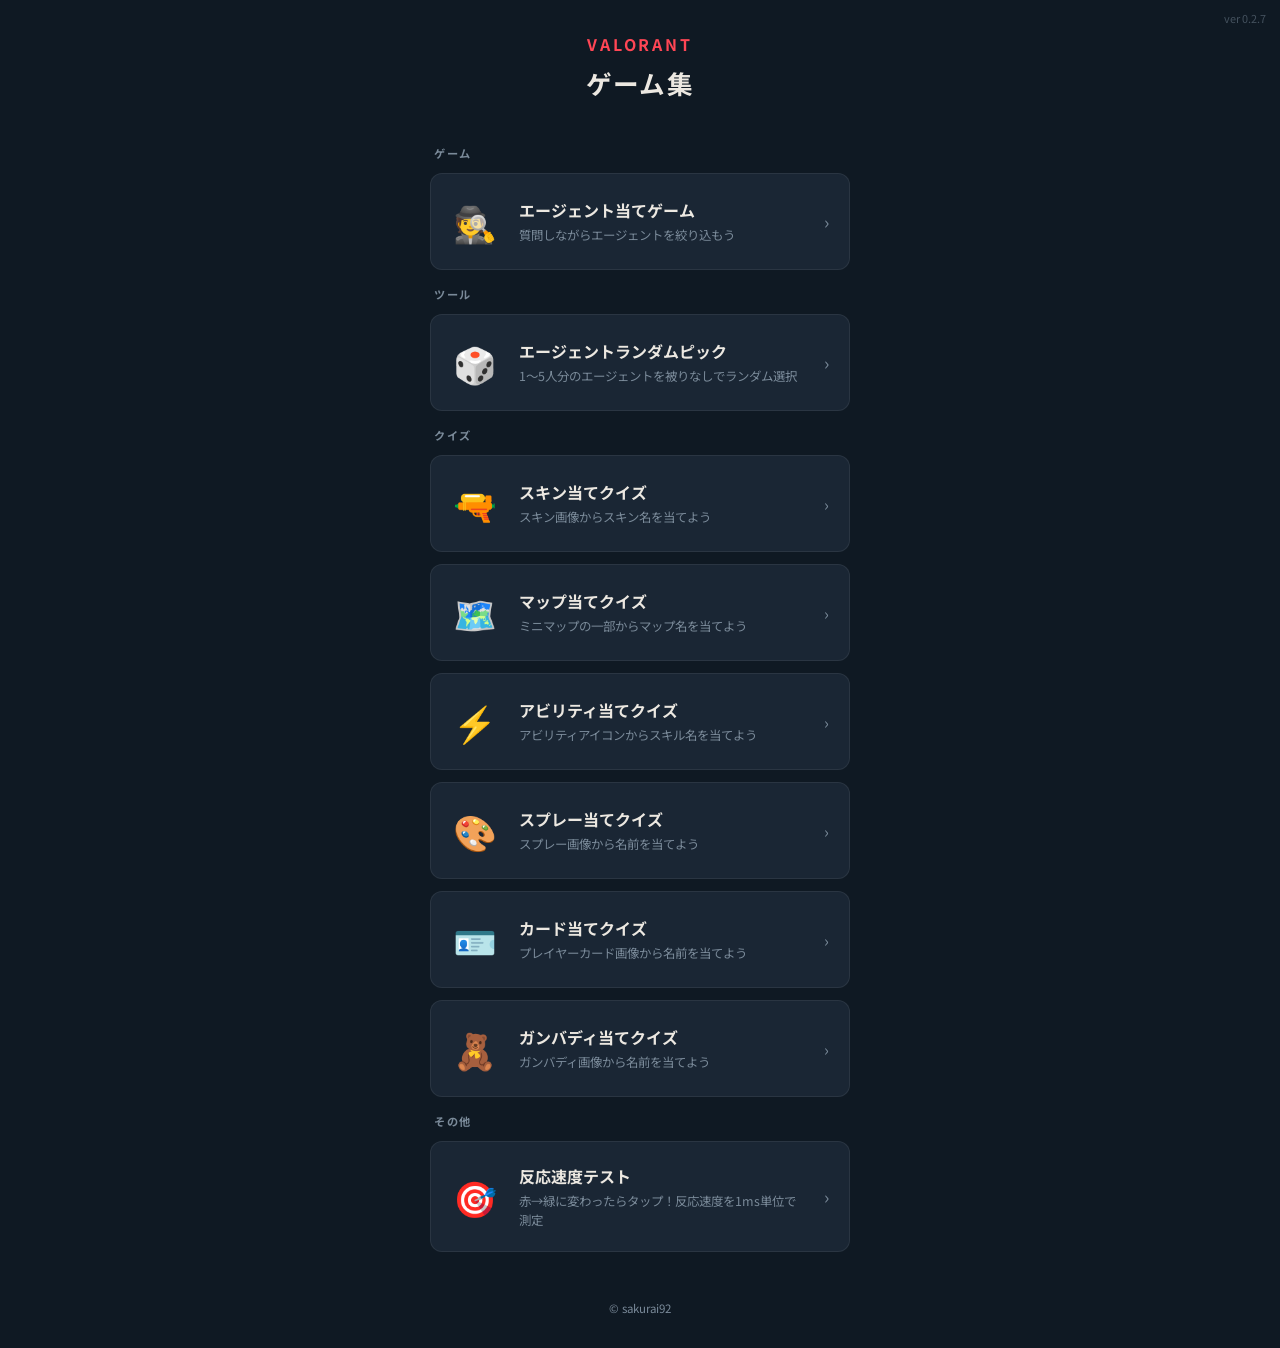
==== index.html @ e1b73e4b "Rename quiz mode labels and add その他 section (ver 0.2.7) - Rename 普通の当てクイズ → スタンダード in all quiz folde" ====
<!DOCTYPE html>
<html lang="ja">
<head>
  <meta charset="UTF-8">
  <meta name="viewport" content="width=device-width, initial-scale=1.0, user-scalable=no">
  <title>VALORANT ゲーム集</title>
  <link rel="preconnect" href="https://fonts.googleapis.com">
  <link href="https://fonts.googleapis.com/css2?family=Noto+Sans+JP:wght@400;600;700&display=swap" rel="stylesheet">
  <style>
    :root {
      --bg:     #0f1923;
      --card:   #1a2634;
      --hover:  #243040;
      --accent: #ff4655;
      --text:   #ece8e1;
      --muted:  #7a8a99;
      --border: #ffffff12;
    }

    *, *::before, *::after { box-sizing: border-box; margin: 0; padding: 0; }

    body {
      min-height: 100dvh;
      background: var(--bg);
      color: var(--text);
      font-family: 'Noto Sans JP', sans-serif;
      -webkit-font-smoothing: antialiased;
      display: flex;
      flex-direction: column;
      align-items: center;
      justify-content: center;
      padding: 32px 16px;
    }

    .logo {
      font-size: 1rem;
      font-weight: 700;
      color: var(--accent);
      letter-spacing: 0.18em;
      margin-bottom: 8px;
    }

    h1 {
      font-size: 1.6rem;
      font-weight: 700;
      letter-spacing: 0.04em;
      margin-bottom: 40px;
      color: var(--text);
    }

    .cards {
      display: flex;
      flex-direction: column;
      gap: 12px;
      width: 100%;
      max-width: 420px;
    }

    /* ── 通常カード ── */
    .card {
      display: flex;
      align-items: center;
      gap: 20px;
      padding: 22px 20px;
      background: var(--card);
      border: 1.5px solid var(--border);
      border-radius: 12px;
      text-decoration: none;
      color: var(--text);
      transition: background 0.18s, border-color 0.18s, transform 0.18s;
      cursor: pointer;
      -webkit-tap-highlight-color: transparent;
    }
    .card:hover  { background: var(--hover); border-color: var(--accent); transform: translateY(-2px); }
    .card:active { transform: scale(0.98); }

    .card-icon  { font-size: 2.2rem; flex-shrink: 0; width: 48px; text-align: center; }
    .card-text  { flex: 1; }
    .card-title { font-size: 1rem; font-weight: 700; margin-bottom: 4px; }
    .card-desc  { font-size: 0.78rem; color: var(--muted); line-height: 1.5; }
    .card-arrow { font-size: 1.1rem; color: var(--muted); flex-shrink: 0; }

    /* ── セクションラベル ── */
    .section-label {
      font-size: 0.7rem;
      font-weight: 700;
      color: var(--muted);
      letter-spacing: 0.14em;
      text-transform: uppercase;
      padding: 0 4px;
      margin-top: 4px;
    }

    /* ── フォルダ ── */
    .folder { display: flex; flex-direction: column; }

    .folder-btn {
      display: flex;
      align-items: center;
      gap: 20px;
      padding: 22px 20px;
      background: var(--card);
      border: 1.5px solid var(--border);
      border-radius: 12px;
      color: var(--text);
      cursor: pointer;
      font-family: inherit;
      width: 100%;
      text-align: left;
      transition: background 0.18s, border-color 0.18s, border-radius 0.18s;
      -webkit-tap-highlight-color: transparent;
    }
    .folder-btn:hover { background: var(--hover); border-color: var(--accent); }
    .folder-btn.open  {
      border-color: var(--accent);
      border-bottom-left-radius: 0;
      border-bottom-right-radius: 0;
    }

    .folder-chevron {
      font-size: 1rem;
      color: var(--muted);
      flex-shrink: 0;
      transition: transform 0.25s ease;
      margin-left: auto;
    }
    .folder-btn.open .folder-chevron { transform: rotate(90deg); }

    /* グリッドアニメーションで展開 */
    .folder-body {
      display: grid;
      grid-template-rows: 0fr;
      transition: grid-template-rows 0.28s ease;
    }
    .folder-body.open { grid-template-rows: 1fr; }

    .folder-inner { overflow: hidden; }

    .sub-cards {
      display: flex;
      flex-direction: column;
      border: 1.5px solid var(--accent);
      border-top: none;
      border-bottom-left-radius: 12px;
      border-bottom-right-radius: 12px;
      overflow: hidden;
    }

    .sub-card {
      display: flex;
      align-items: center;
      gap: 16px;
      padding: 16px 18px;
      background: #131e2b;
      text-decoration: none;
      color: var(--text);
      transition: background 0.15s;
      border-top: 1px solid var(--border);
      -webkit-tap-highlight-color: transparent;
    }
    .sub-card:first-child { border-top: none; }
    .sub-card:last-child  { border-bottom-left-radius: 10px; border-bottom-right-radius: 10px; }
    .sub-card:hover       { background: #1a2939; }
    .sub-card:active      { background: var(--hover); }

    .sub-card .card-icon  { font-size: 1.7rem; width: 38px; }
    .sub-card .card-title { font-size: 0.9rem; }
    .sub-card .card-desc  { font-size: 0.74rem; }

    footer {
      margin-top: 48px;
      font-size: 0.72rem;
      color: var(--muted);
    }

    .version {
      position: fixed;
      top: 10px;
      right: 14px;
      font-size: 0.68rem;
      color: var(--muted);
      opacity: 0.5;
    }
  </style>
</head>
<body>

  <span class="version">ver 0.2.7</span>
  <p class="logo">VALORANT</p>
  <h1>ゲーム集</h1>

  <div class="cards">

    <!-- ── ゲーム系 ── -->
    <p class="section-label">ゲーム</p>

    <a class="card" href="agent-game.html">
      <div class="card-icon">🕵️</div>
      <div class="card-text">
        <div class="card-title">エージェント当てゲーム</div>
        <div class="card-desc">質問しながらエージェントを絞り込もう</div>
      </div>
      <div class="card-arrow">›</div>
    </a>

    <!-- ── ツール系 ── -->
    <p class="section-label" style="margin-top:4px">ツール</p>

    <a class="card" href="agent-pick.html">
      <div class="card-icon">🎲</div>
      <div class="card-text">
        <div class="card-title">エージェントランダムピック</div>
        <div class="card-desc">1〜5人分のエージェントを被りなしでランダム選択</div>
      </div>
      <div class="card-arrow">›</div>
    </a>

    <!-- ── クイズ系 ── -->
    <p class="section-label" style="margin-top:4px">クイズ</p>

    <!-- スキン -->
    <div class="folder">
      <button class="folder-btn" id="skin-btn" onclick="toggleFolder('skin')">
        <div class="card-icon">🔫</div>
        <div class="card-text">
          <div class="card-title">スキン当てクイズ</div>
          <div class="card-desc">スキン画像からスキン名を当てよう</div>
        </div>
        <span class="folder-chevron">›</span>
      </button>
      <div class="folder-body" id="skin-body">
        <div class="folder-inner">
          <div class="sub-cards">
            <a class="sub-card" href="skin-quiz.html">
              <div class="card-icon">📝</div>
              <div class="card-text">
                <div class="card-title">スタンダード</div>
                <div class="card-desc">4択でじっくり回答</div>
              </div>
              <div class="card-arrow">›</div>
            </a>
            <a class="sub-card" href="time-attack.html?category=skin">
              <div class="card-icon">⏱️</div>
              <div class="card-text">
                <div class="card-title">タイムアタック</div>
                <div class="card-desc">30秒で何問解けるか挑戦！</div>
              </div>
              <div class="card-arrow">›</div>
            </a>
          </div>
        </div>
      </div>
    </div>

    <!-- マップ -->
    <div class="folder">
      <button class="folder-btn" id="map-btn" onclick="toggleFolder('map')">
        <div class="card-icon">🗺️</div>
        <div class="card-text">
          <div class="card-title">マップ当てクイズ</div>
          <div class="card-desc">ミニマップの一部からマップ名を当てよう</div>
        </div>
        <span class="folder-chevron">›</span>
      </button>
      <div class="folder-body" id="map-body">
        <div class="folder-inner">
          <div class="sub-cards">
            <a class="sub-card" href="map-quiz.html">
              <div class="card-icon">📝</div>
              <div class="card-text">
                <div class="card-title">スタンダード</div>
                <div class="card-desc">4択でじっくり回答</div>
              </div>
              <div class="card-arrow">›</div>
            </a>
            <a class="sub-card" href="time-attack.html?category=map">
              <div class="card-icon">⏱️</div>
              <div class="card-text">
                <div class="card-title">タイムアタック</div>
                <div class="card-desc">30秒で何問解けるか挑戦！</div>
              </div>
              <div class="card-arrow">›</div>
            </a>
          </div>
        </div>
      </div>
    </div>

    <!-- アビリティ -->
    <div class="folder">
      <button class="folder-btn" id="ability-btn" onclick="toggleFolder('ability')">
        <div class="card-icon">⚡</div>
        <div class="card-text">
          <div class="card-title">アビリティ当てクイズ</div>
          <div class="card-desc">アビリティアイコンからスキル名を当てよう</div>
        </div>
        <span class="folder-chevron">›</span>
      </button>
      <div class="folder-body" id="ability-body">
        <div class="folder-inner">
          <div class="sub-cards">
            <a class="sub-card" href="ability-quiz.html">
              <div class="card-icon">📝</div>
              <div class="card-text">
                <div class="card-title">スタンダード</div>
                <div class="card-desc">4択でじっくり回答</div>
              </div>
              <div class="card-arrow">›</div>
            </a>
            <a class="sub-card" href="time-attack.html?category=ability">
              <div class="card-icon">⏱️</div>
              <div class="card-text">
                <div class="card-title">タイムアタック</div>
                <div class="card-desc">30秒で何問解けるか挑戦！</div>
              </div>
              <div class="card-arrow">›</div>
            </a>
          </div>
        </div>
      </div>
    </div>

    <!-- スプレー -->
    <div class="folder">
      <button class="folder-btn" id="spray-btn" onclick="toggleFolder('spray')">
        <div class="card-icon">🎨</div>
        <div class="card-text">
          <div class="card-title">スプレー当てクイズ</div>
          <div class="card-desc">スプレー画像から名前を当てよう</div>
        </div>
        <span class="folder-chevron">›</span>
      </button>
      <div class="folder-body" id="spray-body">
        <div class="folder-inner">
          <div class="sub-cards">
            <a class="sub-card" href="spray-quiz.html">
              <div class="card-icon">📝</div>
              <div class="card-text">
                <div class="card-title">スタンダード</div>
                <div class="card-desc">4択でじっくり回答</div>
              </div>
              <div class="card-arrow">›</div>
            </a>
            <a class="sub-card" href="time-attack.html?category=spray">
              <div class="card-icon">⏱️</div>
              <div class="card-text">
                <div class="card-title">タイムアタック</div>
                <div class="card-desc">30秒で何問解けるか挑戦！</div>
              </div>
              <div class="card-arrow">›</div>
            </a>
          </div>
        </div>
      </div>
    </div>

    <!-- カード -->
    <div class="folder">
      <button class="folder-btn" id="card-btn" onclick="toggleFolder('card')">
        <div class="card-icon">🪪</div>
        <div class="card-text">
          <div class="card-title">カード当てクイズ</div>
          <div class="card-desc">プレイヤーカード画像から名前を当てよう</div>
        </div>
        <span class="folder-chevron">›</span>
      </button>
      <div class="folder-body" id="card-body">
        <div class="folder-inner">
          <div class="sub-cards">
            <a class="sub-card" href="card-quiz.html">
              <div class="card-icon">📝</div>
              <div class="card-text">
                <div class="card-title">スタンダード</div>
                <div class="card-desc">4択でじっくり回答</div>
              </div>
              <div class="card-arrow">›</div>
            </a>
            <a class="sub-card" href="time-attack.html?category=card">
              <div class="card-icon">⏱️</div>
              <div class="card-text">
                <div class="card-title">タイムアタック</div>
                <div class="card-desc">30秒で何問解けるか挑戦！</div>
              </div>
              <div class="card-arrow">›</div>
            </a>
          </div>
        </div>
      </div>
    </div>

    <!-- ガンバディ -->
    <div class="folder">
      <button class="folder-btn" id="buddy-btn" onclick="toggleFolder('buddy')">
        <div class="card-icon">🧸</div>
        <div class="card-text">
          <div class="card-title">ガンバディ当てクイズ</div>
          <div class="card-desc">ガンバディ画像から名前を当てよう</div>
        </div>
        <span class="folder-chevron">›</span>
      </button>
      <div class="folder-body" id="buddy-body">
        <div class="folder-inner">
          <div class="sub-cards">
            <a class="sub-card" href="buddy-quiz.html">
              <div class="card-icon">📝</div>
              <div class="card-text">
                <div class="card-title">スタンダード</div>
                <div class="card-desc">4択でじっくり回答</div>
              </div>
              <div class="card-arrow">›</div>
            </a>
            <a class="sub-card" href="time-attack.html?category=buddy">
              <div class="card-icon">⏱️</div>
              <div class="card-text">
                <div class="card-title">タイムアタック</div>
                <div class="card-desc">30秒で何問解けるか挑戦！</div>
              </div>
              <div class="card-arrow">›</div>
            </a>
          </div>
        </div>
      </div>
    </div>

    <!-- ── その他 ── -->
    <p class="section-label" style="margin-top:4px">その他</p>

    <a class="card" href="reaction-test.html">
      <div class="card-icon">🎯</div>
      <div class="card-text">
        <div class="card-title">反応速度テスト</div>
        <div class="card-desc">赤→緑に変わったらタップ！反応速度を1ms単位で測定</div>
      </div>
      <div class="card-arrow">›</div>
    </a>

  </div>

  <footer>© sakurai92</footer>

  <script>
    function toggleFolder(id) {
      const btn  = document.getElementById(id + '-btn');
      const body = document.getElementById(id + '-body');
      const open = btn.classList.toggle('open');
      body.classList.toggle('open', open);
    }
  </script>

</body>
</html>
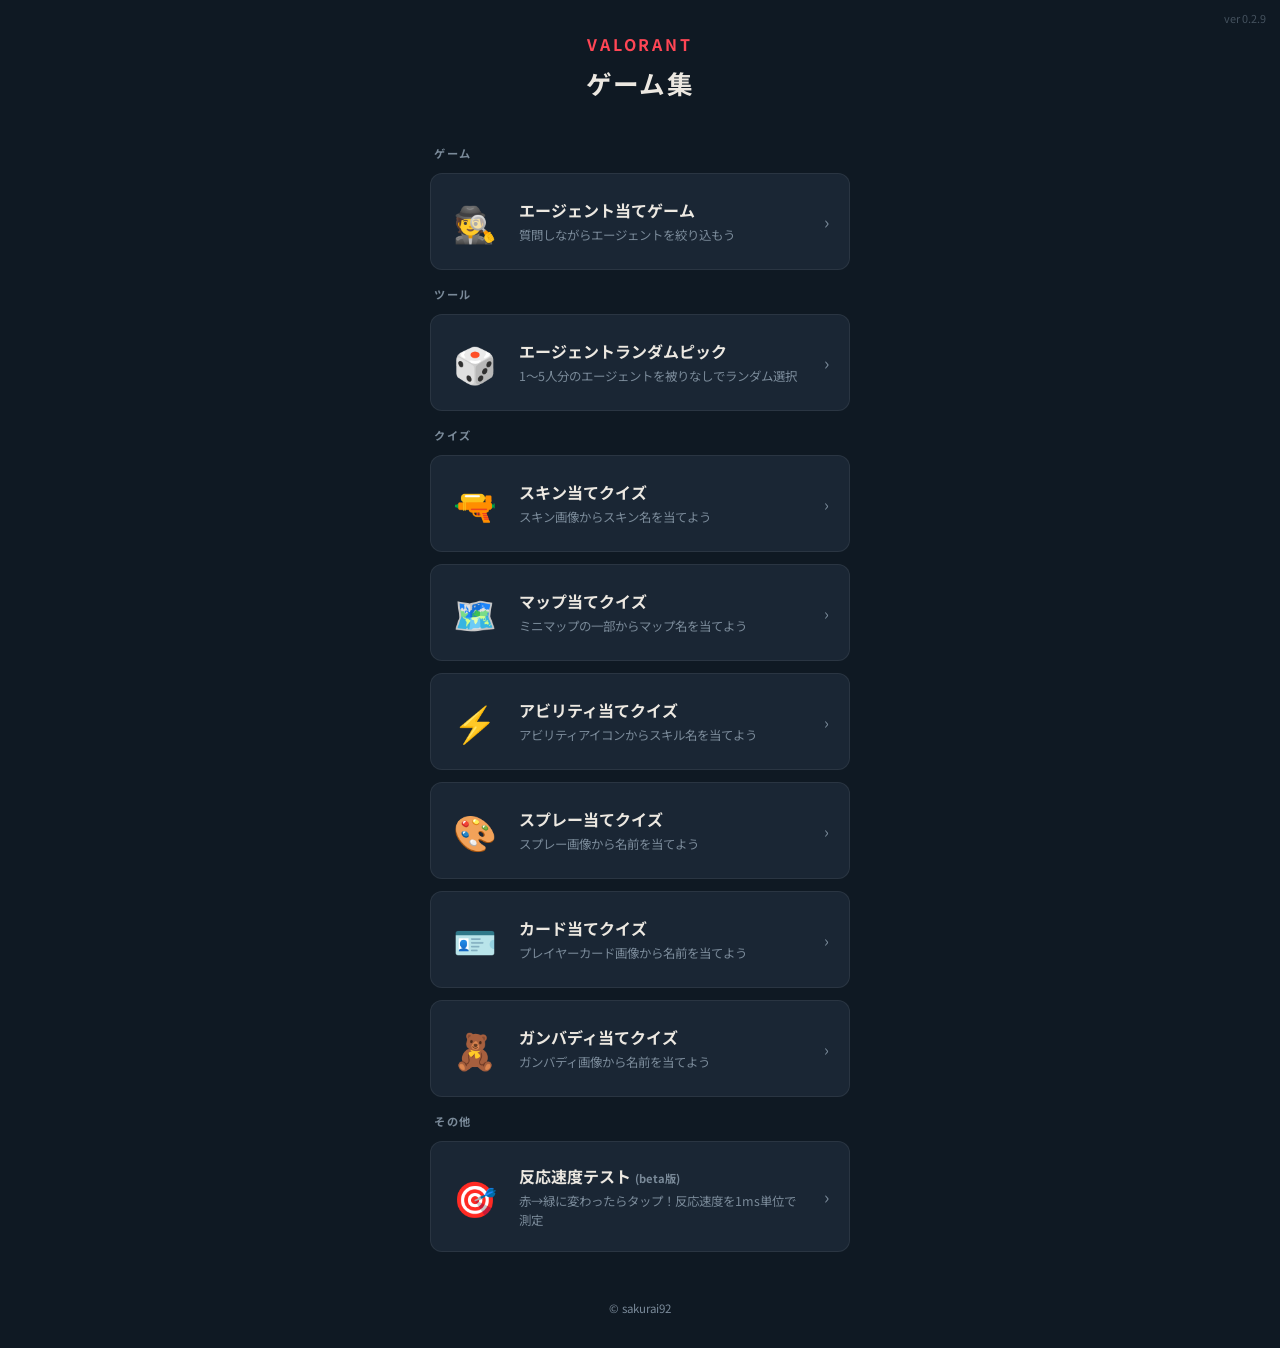
==== commit 5b0ee0a7: "Add tab open option for image save, add beta label to reaction test (ver 0.2.9) - Split image save i" ====
--- a/index.html
+++ b/index.html
@@ -185,7 +185,7 @@
 </head>
 <body>
 
-  <span class="version">ver 0.2.7</span>
+  <span class="version">ver 0.2.9</span>
   <p class="logo">VALORANT</p>
   <h1>ゲーム集</h1>
 
@@ -428,7 +428,7 @@
     <a class="card" href="reaction-test.html">
       <div class="card-icon">🎯</div>
       <div class="card-text">
-        <div class="card-title">反応速度テスト</div>
+        <div class="card-title">反応速度テスト <span style="font-size:0.7em;color:var(--muted)">(beta版)</span></div>
         <div class="card-desc">赤→緑に変わったらタップ！反応速度を1ms単位で測定</div>
       </div>
       <div class="card-arrow">›</div>
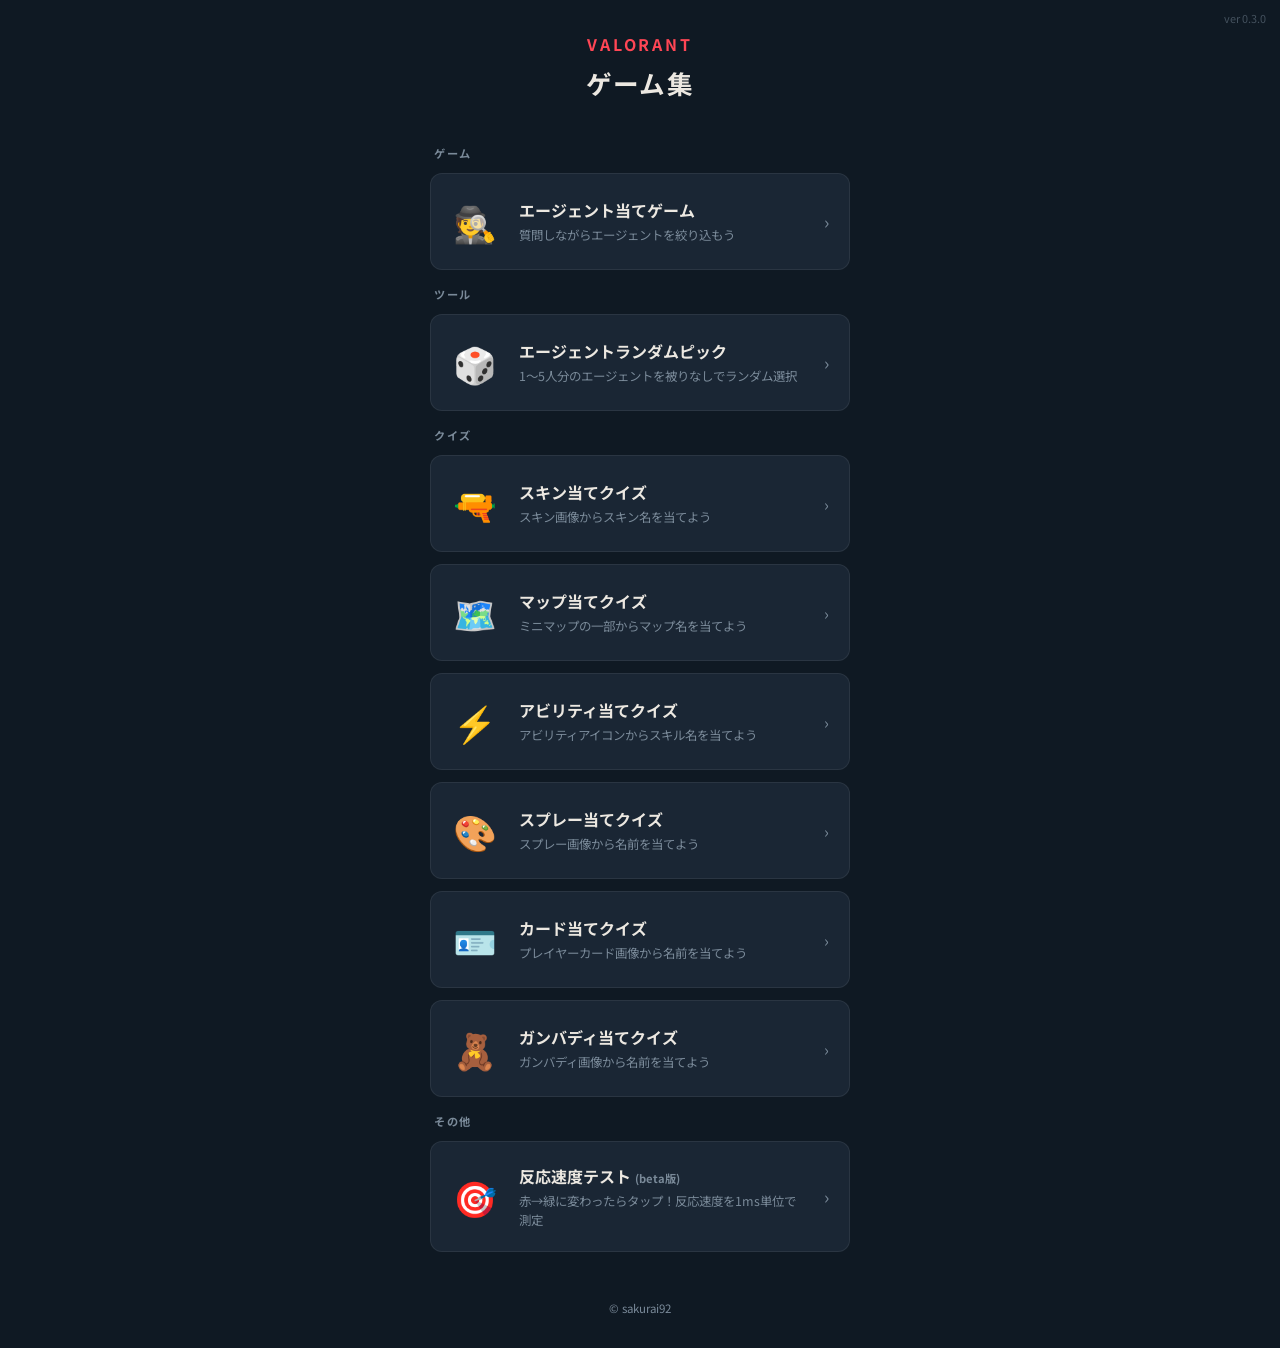
==== commit 1317fb21: "Remove image save buttons from agent pick result (ver 0.3.0) https://claude.ai/code/session_01MHrsZ2" ====
--- a/index.html
+++ b/index.html
@@ -185,7 +185,7 @@
 </head>
 <body>
 
-  <span class="version">ver 0.2.9</span>
+  <span class="version">ver 0.3.0</span>
   <p class="logo">VALORANT</p>
   <h1>ゲーム集</h1>
 
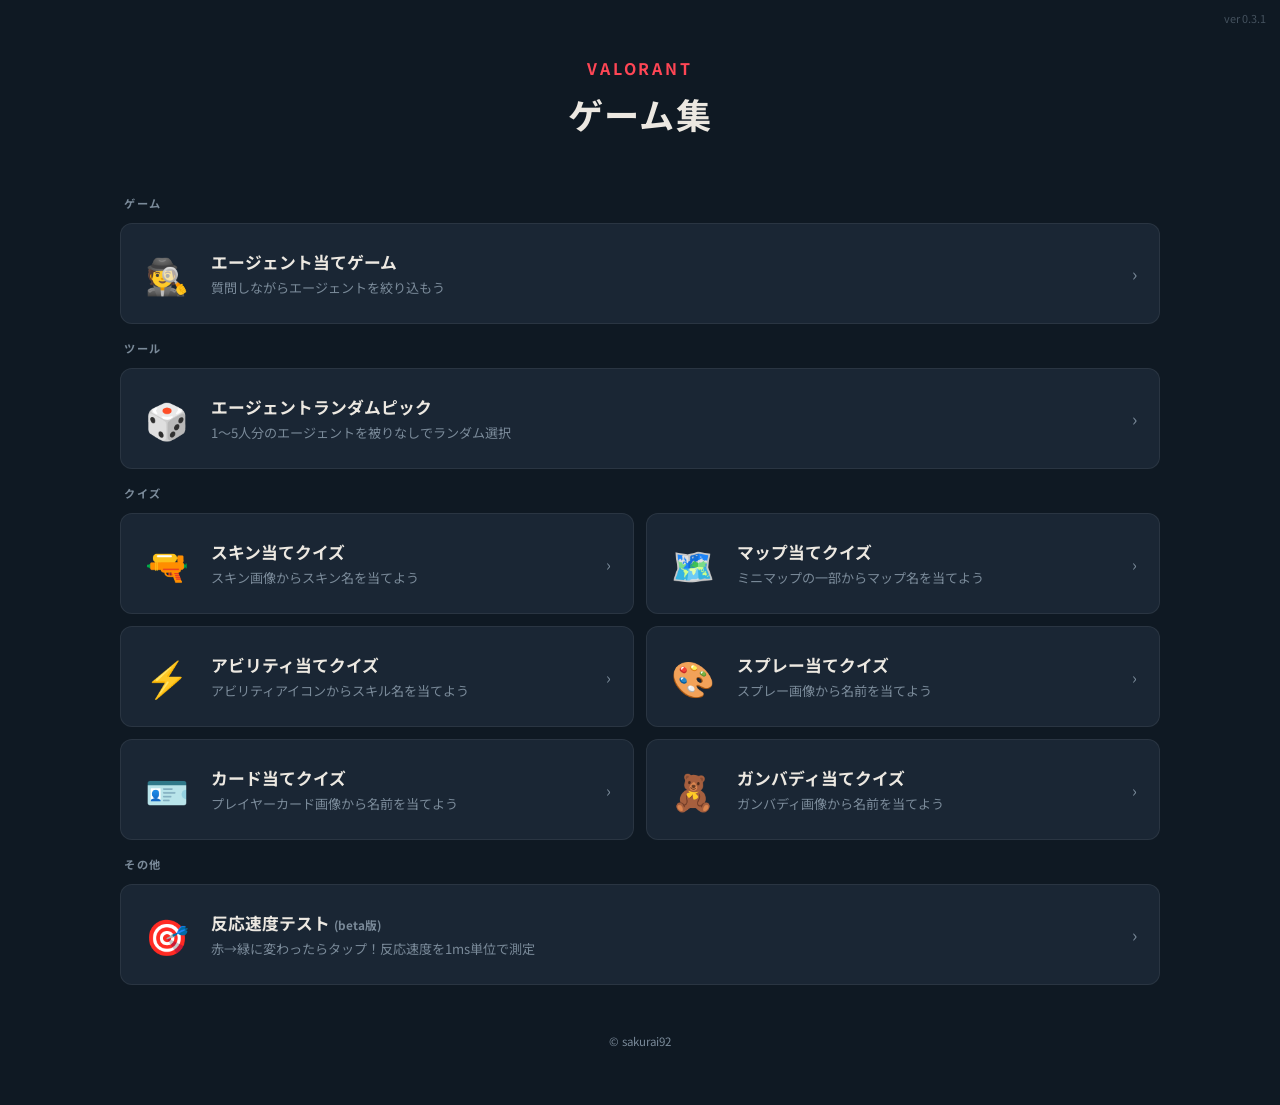
==== commit 7833dc09: "Add responsive layout for tablet (640px+) and PC (1024px+) (ver 0.3.1) - index.html: quiz folders in" ====
--- a/index.html
+++ b/index.html
@@ -181,11 +181,36 @@
       color: var(--muted);
       opacity: 0.5;
     }
+
+    .quiz-group { display: flex; flex-direction: column; gap: 12px; }
+
+    /* ── タブレット ── */
+    @media (min-width: 640px) {
+      .cards { max-width: 600px; }
+      h1 { font-size: 1.8rem; }
+      .card { padding: 24px 22px; }
+      .folder-btn { padding: 24px 22px; }
+    }
+
+    /* ── PC ── */
+    @media (min-width: 1024px) {
+      body { padding: 56px 32px; }
+      h1 { font-size: 2.2rem; margin-bottom: 52px; }
+      .cards { max-width: 1040px; }
+      .card-title { font-size: 1.05rem; }
+      .card-desc  { font-size: 0.82rem; }
+      .quiz-group {
+        display: grid;
+        grid-template-columns: 1fr 1fr;
+        gap: 12px;
+        align-items: start;
+      }
+    }
   </style>
 </head>
 <body>
 
-  <span class="version">ver 0.3.0</span>
+  <span class="version">ver 0.3.1</span>
   <p class="logo">VALORANT</p>
   <h1>ゲーム集</h1>
 
@@ -218,6 +243,8 @@
     <!-- ── クイズ系 ── -->
     <p class="section-label" style="margin-top:4px">クイズ</p>
 
+    <div class="quiz-group">
+
     <!-- スキン -->
     <div class="folder">
       <button class="folder-btn" id="skin-btn" onclick="toggleFolder('skin')">
@@ -421,6 +448,8 @@
         </div>
       </div>
     </div>
+
+    </div><!-- /quiz-group -->
 
     <!-- ── その他 ── -->
     <p class="section-label" style="margin-top:4px">その他</p>
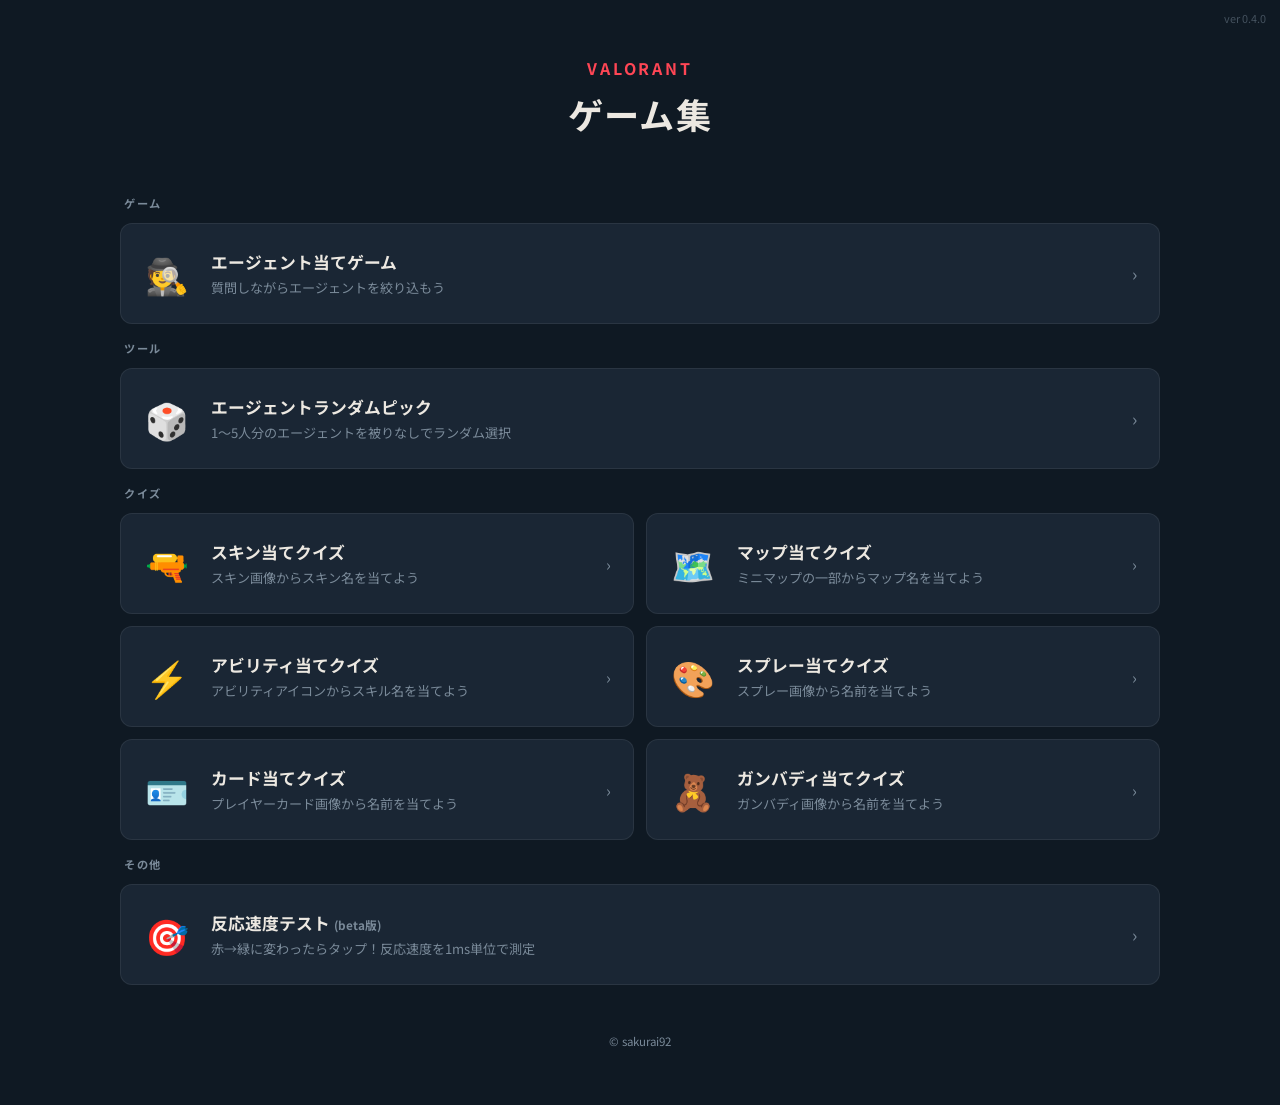
==== commit 798b3f4f: "Bump version to 0.4.0 https://claude.ai/code/session_01MHrsZ2jc6BJVUN55BAib9Q" ====
--- a/index.html
+++ b/index.html
@@ -210,7 +210,7 @@
 </head>
 <body>
 
-  <span class="version">ver 0.3.1</span>
+  <span class="version">ver 0.4.0</span>
   <p class="logo">VALORANT</p>
   <h1>ゲーム集</h1>
 
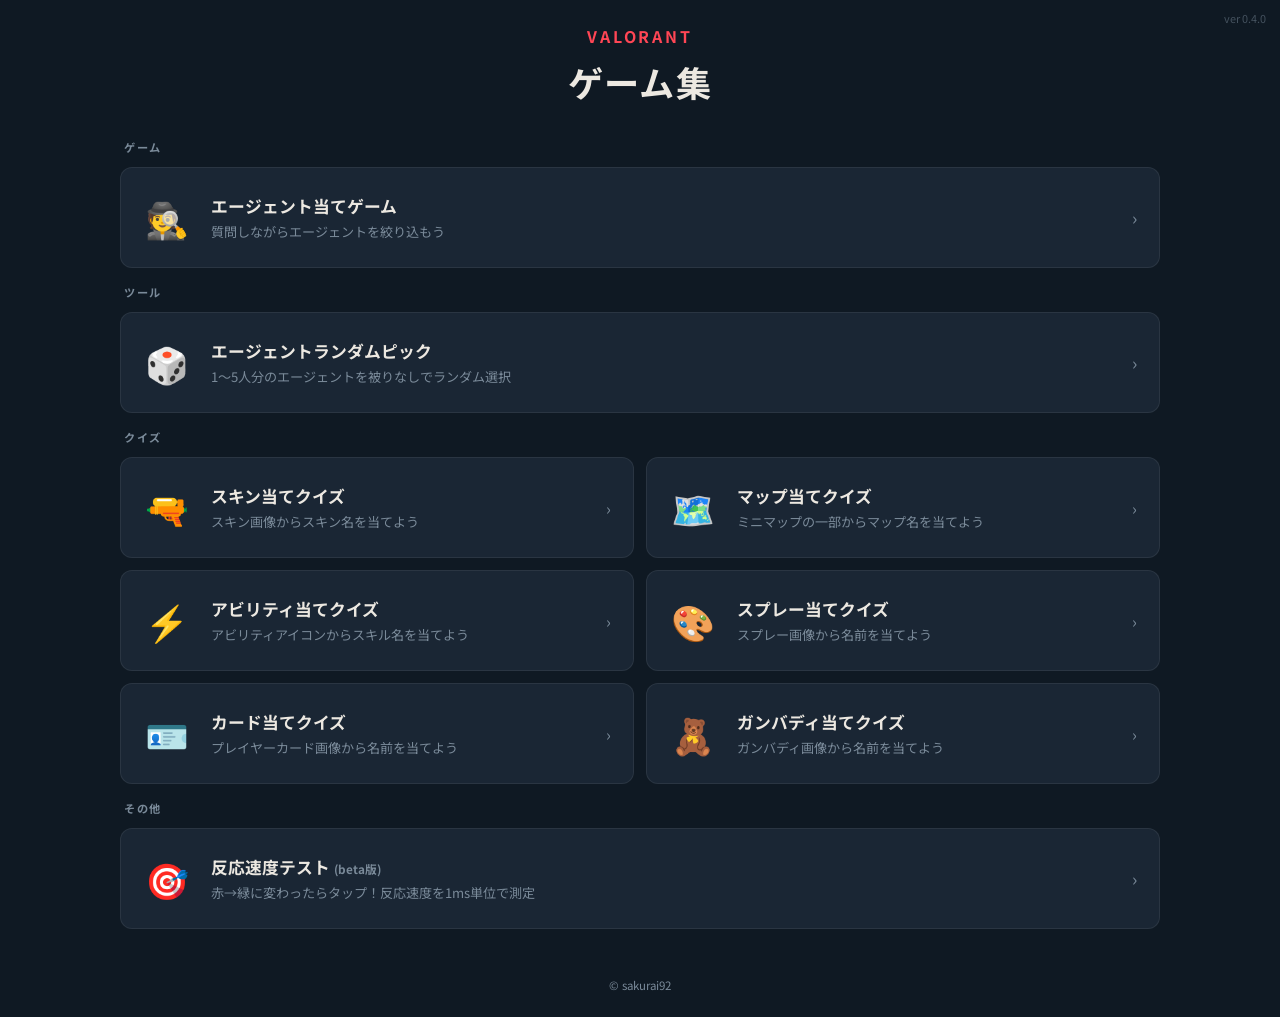
==== commit b75e072f: "PC UI最適化: スクロール不要レイアウト + スキン画像修正 - skin-quiz: PCレイアウトをグリッド2列から単列(上部画像)に変更し、横長の銃画像が正しく表示されるよう修正 - map" ====
--- a/index.html
+++ b/index.html
@@ -194,8 +194,8 @@
 
     /* ── PC ── */
     @media (min-width: 1024px) {
-      body { padding: 56px 32px; }
-      h1 { font-size: 2.2rem; margin-bottom: 52px; }
+      body { padding: 24px 32px; }
+      h1 { font-size: 2.2rem; margin-bottom: 28px; }
       .cards { max-width: 1040px; }
       .card-title { font-size: 1.05rem; }
       .card-desc  { font-size: 0.82rem; }
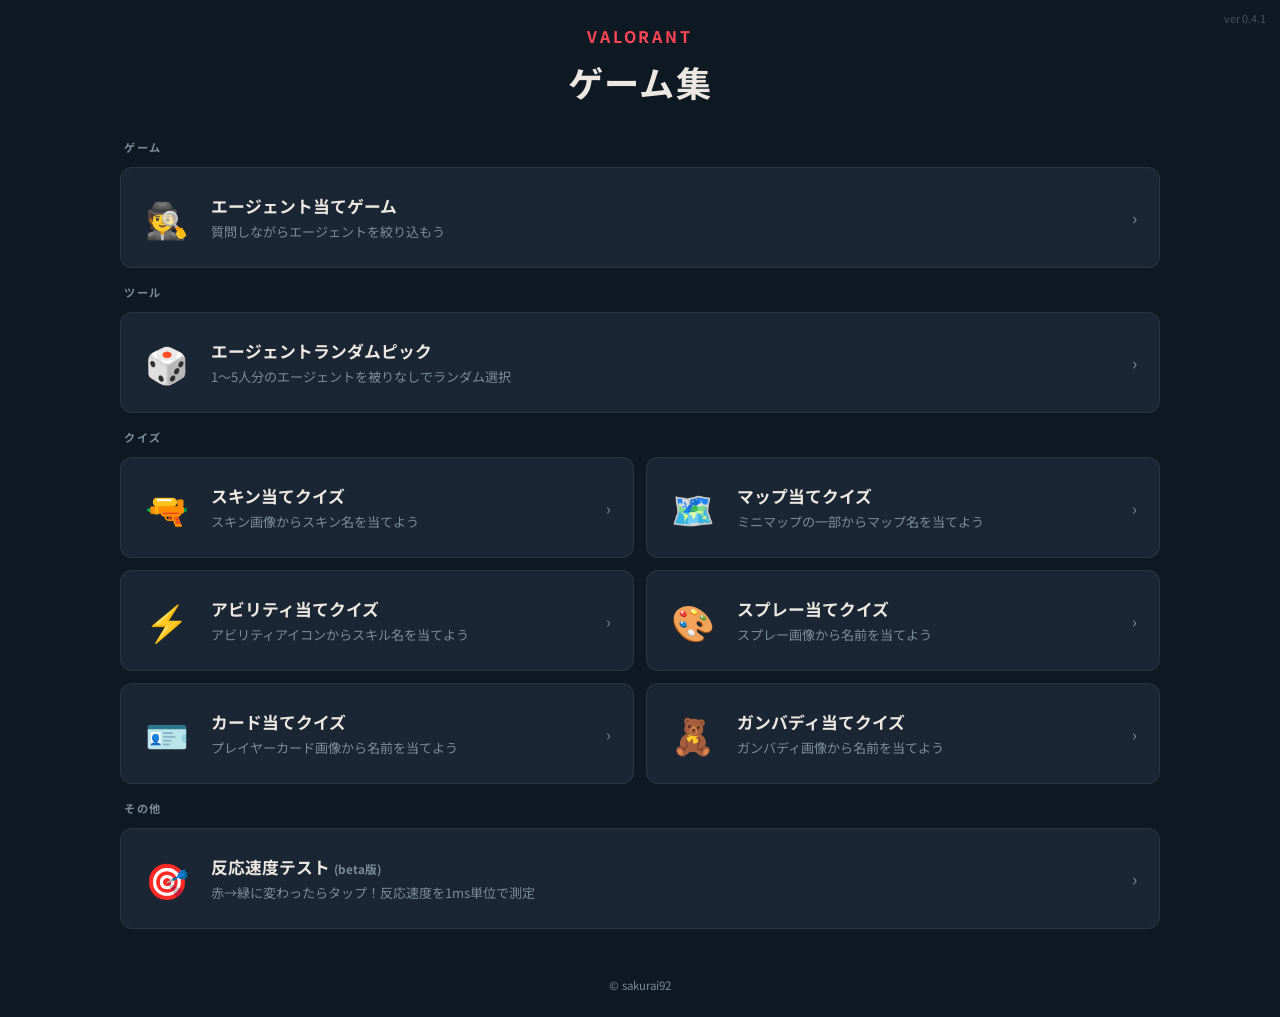
==== commit 0b872cbc: "ver 0.4.1 https://claude.ai/code/session_01MHrsZ2jc6BJVUN55BAib9Q" ====
--- a/index.html
+++ b/index.html
@@ -210,7 +210,7 @@
 </head>
 <body>
 
-  <span class="version">ver 0.4.0</span>
+  <span class="version">ver 0.4.1</span>
   <p class="logo">VALORANT</p>
   <h1>ゲーム集</h1>
 
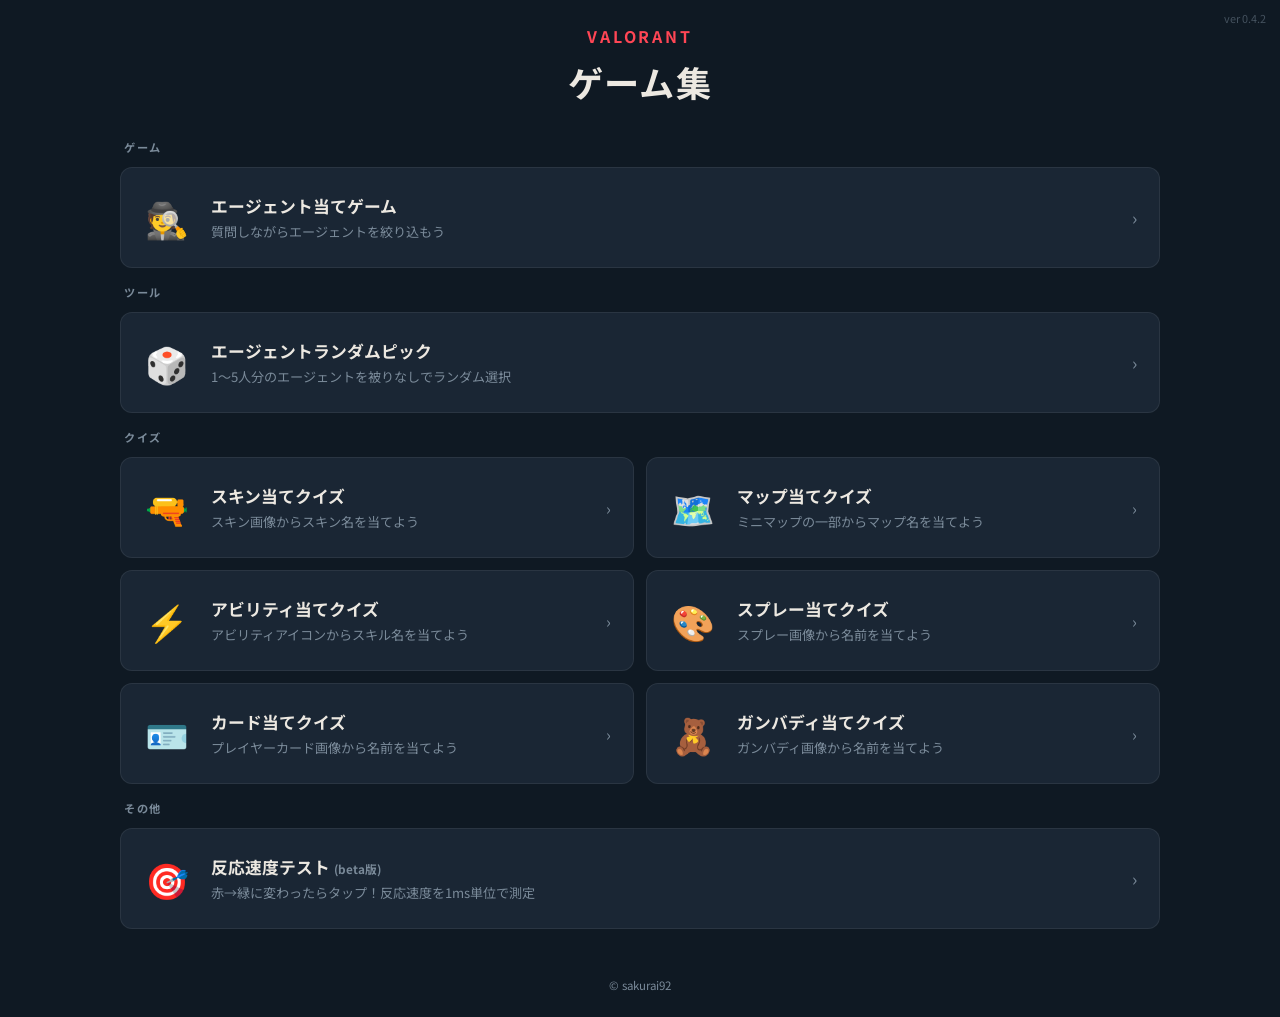
==== commit e2ae54e7: "ver 0.4.2: 全クイズPC版を画像上・選択肢下レイアウトに統一、ホームアコーディオン排他制御 - map/ability/spray/buddy/time-attackのPC版をflex-co" ====
--- a/index.html
+++ b/index.html
@@ -210,7 +210,7 @@
 </head>
 <body>
 
-  <span class="version">ver 0.4.1</span>
+  <span class="version">ver 0.4.2</span>
   <p class="logo">VALORANT</p>
   <h1>ゲーム集</h1>
 
@@ -469,10 +469,17 @@
 
   <script>
     function toggleFolder(id) {
-      const btn  = document.getElementById(id + '-btn');
-      const body = document.getElementById(id + '-body');
-      const open = btn.classList.toggle('open');
-      body.classList.toggle('open', open);
+      const btn      = document.getElementById(id + '-btn');
+      const body     = document.getElementById(id + '-body');
+      const willOpen = !btn.classList.contains('open');
+
+      document.querySelectorAll('.folder-btn').forEach(b => b.classList.remove('open'));
+      document.querySelectorAll('.folder-body').forEach(b => b.classList.remove('open'));
+
+      if (willOpen) {
+        btn.classList.add('open');
+        body.classList.add('open');
+      }
     }
   </script>
 
